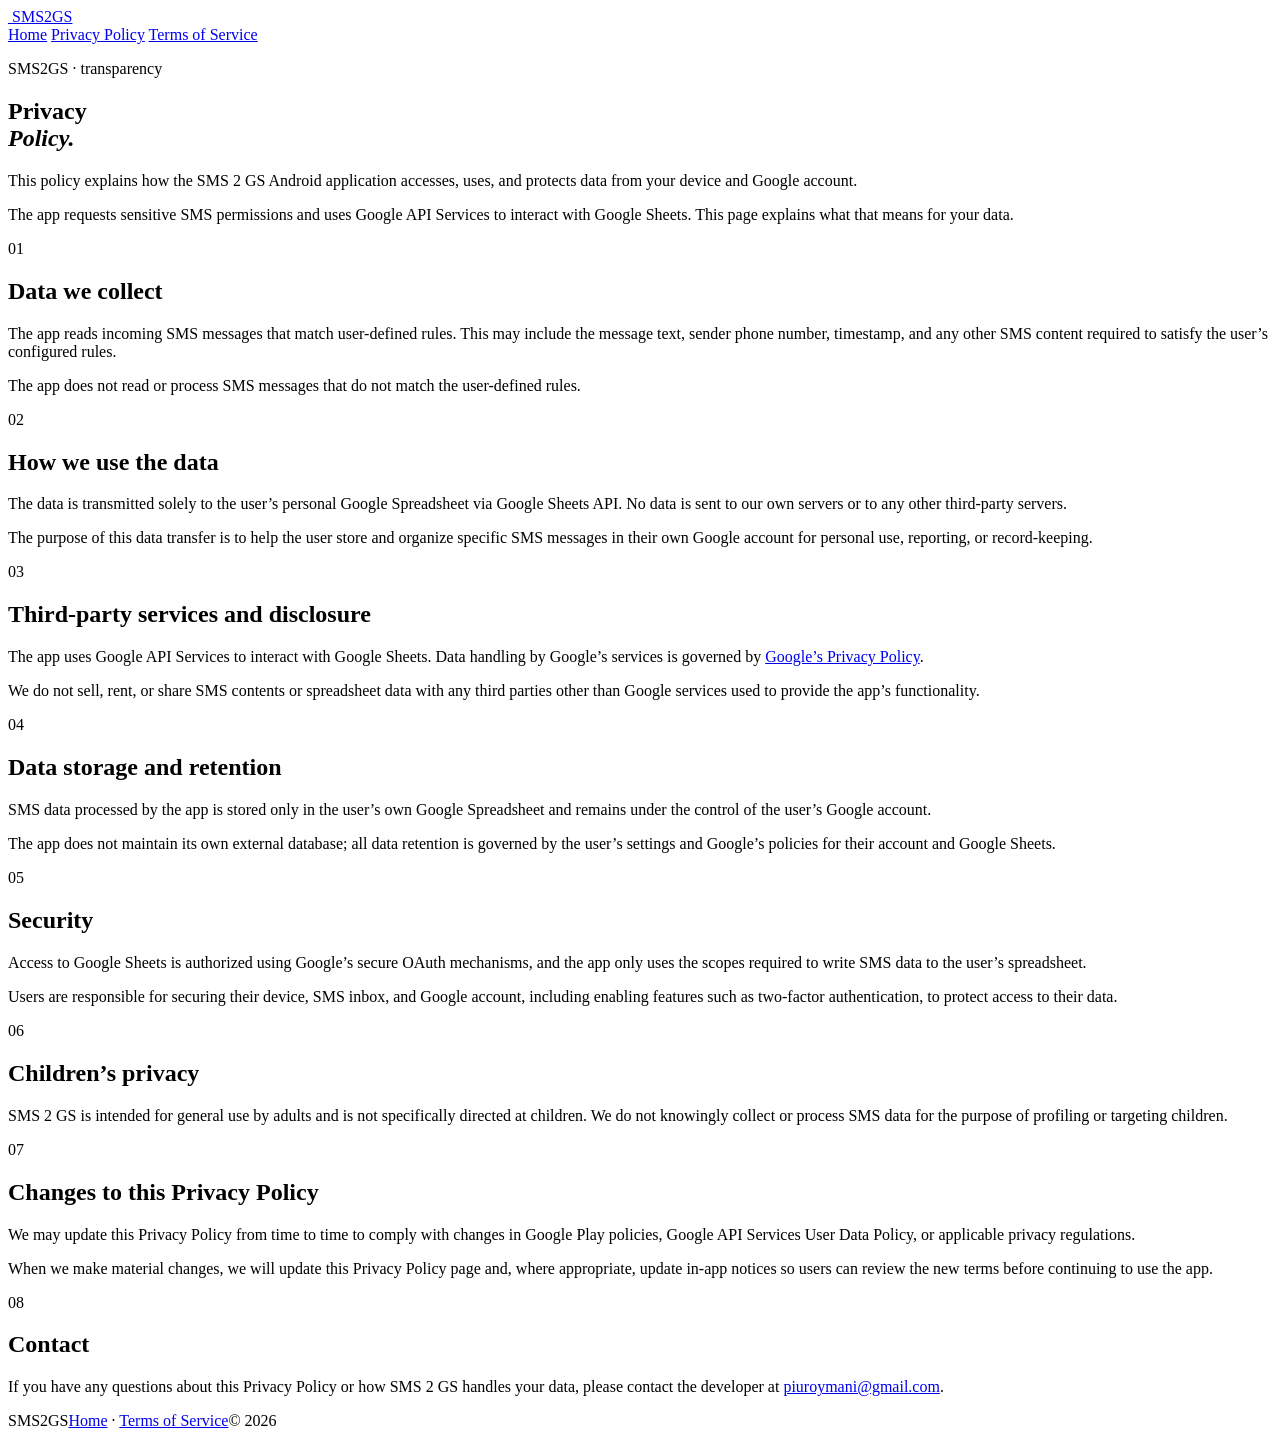
==== privacy-policy.html @ c0566243 "New website for the Android app SMS2GS. The website includes a privacy policy and terms of service p" ====
<!doctype html>
<html lang="en">
  <head>
    <meta charset="UTF-8" />
    <meta name="viewport" content="width=device-width, initial-scale=1.0" />
    <meta name="description" content="SMS2GS Privacy Policy: how the app accesses, uses, and protects SMS and Google Sheets data." />
    <link rel="stylesheet" href="src/style.css" />
    <title>SMS2GS | Privacy Policy</title>
  </head>
  <body>
    <header class="site-header">
      <a class="brand" href="index.html" aria-label="SMS2GS home">
        <img class="brand-logo" src="src/ic_app_logo.svg" alt="" aria-hidden="true" />
        <span>SMS2GS</span>
      </a>
      <nav aria-label="Primary navigation">
        <a class="nav-link" href="index.html">Home</a>
        <a class="nav-link active" href="privacy-policy.html">Privacy Policy</a>
        <a class="nav-link" href="terms-of-service.html">Terms of Service</a>
      </nav>
    </header>

    <main>
      <section class="policy-intro section-shell">
        <p class="eyebrow">SMS2GS · transparency</p>
        <h1>Privacy<br /><em>Policy.</em></h1>
        <p class="intro">This policy explains how the SMS 2 GS Android application accesses, uses, and protects data from your device and Google account.</p>
        <p class="policy-note">The app requests sensitive SMS permissions and uses Google API Services to interact with Google Sheets. This page explains what that means for your data.</p>
      </section>

      <section class="policy-content section-shell">
        <article class="policy-section"><span class="principle-number">01</span><div><h2>Data we collect</h2><p>The app reads incoming SMS messages that match user-defined rules. This may include the message text, sender phone number, timestamp, and any other SMS content required to satisfy the user’s configured rules.</p><p>The app does not read or process SMS messages that do not match the user-defined rules.</p></div></article>
        <article class="policy-section"><span class="principle-number">02</span><div><h2>How we use the data</h2><p>The data is transmitted solely to the user’s personal Google Spreadsheet via Google Sheets API. No data is sent to our own servers or to any other third-party servers.</p><p>The purpose of this data transfer is to help the user store and organize specific SMS messages in their own Google account for personal use, reporting, or record-keeping.</p></div></article>
        <article class="policy-section"><span class="principle-number">03</span><div><h2>Third-party services and disclosure</h2><p>The app uses Google API Services to interact with Google Sheets. Data handling by Google’s services is governed by <a href="https://policies.google.com/privacy" target="_blank" rel="noopener">Google’s Privacy Policy</a>.</p><p>We do not sell, rent, or share SMS contents or spreadsheet data with any third parties other than Google services used to provide the app’s functionality.</p></div></article>
        <article class="policy-section"><span class="principle-number">04</span><div><h2>Data storage and retention</h2><p>SMS data processed by the app is stored only in the user’s own Google Spreadsheet and remains under the control of the user’s Google account.</p><p>The app does not maintain its own external database; all data retention is governed by the user’s settings and Google’s policies for their account and Google Sheets.</p></div></article>
        <article class="policy-section"><span class="principle-number">05</span><div><h2>Security</h2><p>Access to Google Sheets is authorized using Google’s secure OAuth mechanisms, and the app only uses the scopes required to write SMS data to the user’s spreadsheet.</p><p>Users are responsible for securing their device, SMS inbox, and Google account, including enabling features such as two-factor authentication, to protect access to their data.</p></div></article>
        <article class="policy-section"><span class="principle-number">06</span><div><h2>Children’s privacy</h2><p>SMS 2 GS is intended for general use by adults and is not specifically directed at children. We do not knowingly collect or process SMS data for the purpose of profiling or targeting children.</p></div></article>
        <article class="policy-section"><span class="principle-number">07</span><div><h2>Changes to this Privacy Policy</h2><p>We may update this Privacy Policy from time to time to comply with changes in Google Play policies, Google API Services User Data Policy, or applicable privacy regulations.</p><p>When we make material changes, we will update this Privacy Policy page and, where appropriate, update in-app notices so users can review the new terms before continuing to use the app.</p></div></article>
        <article class="policy-section"><span class="principle-number">08</span><div><h2>Contact</h2><p>If you have any questions about this Privacy Policy or how SMS 2 GS handles your data, please contact the developer at <a href="mailto:piuroymani@gmail.com">piuroymani@gmail.com</a>.</p></div></article>
      </section>
    </main>

    <footer class="site-footer section-shell"><span>SMS2GS</span><span><a href="index.html">Home</a> · <a href="terms-of-service.html">Terms of Service</a></span><span>© 2026</span></footer>
  </body>
</html>
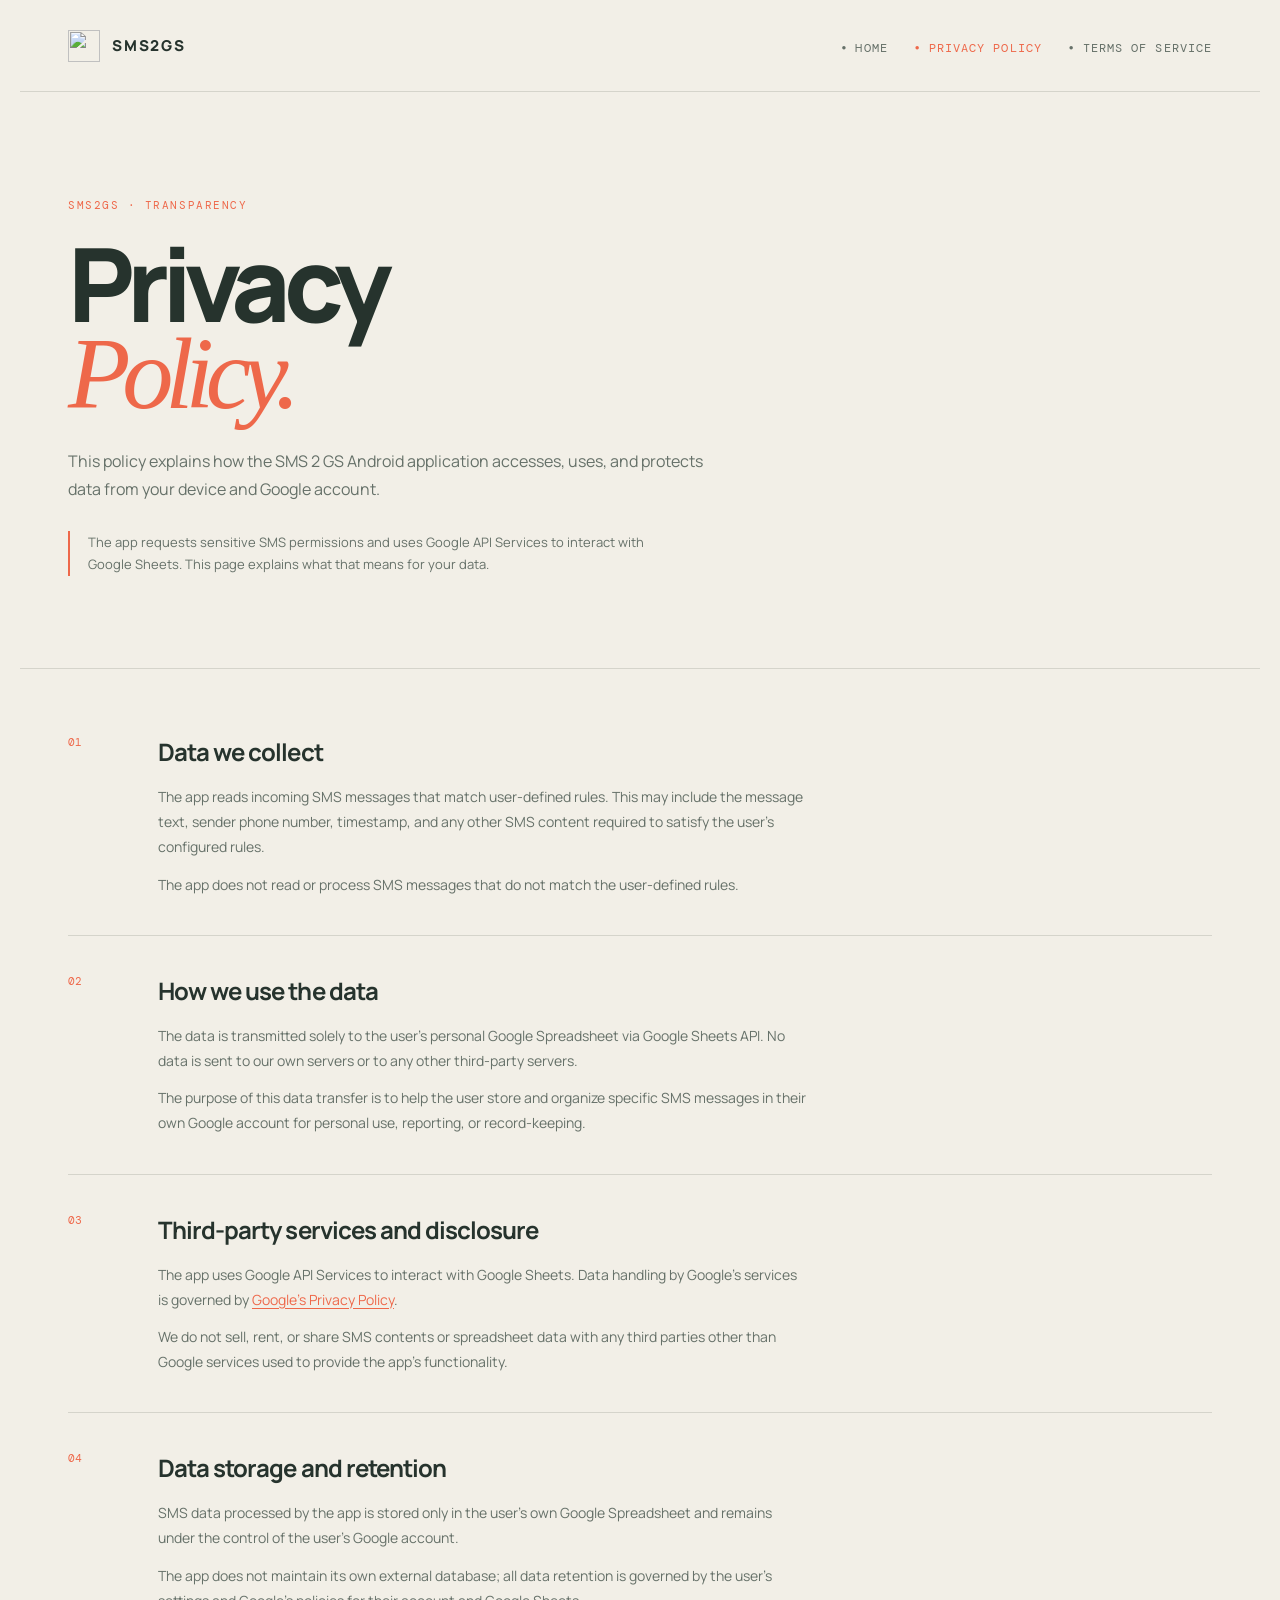
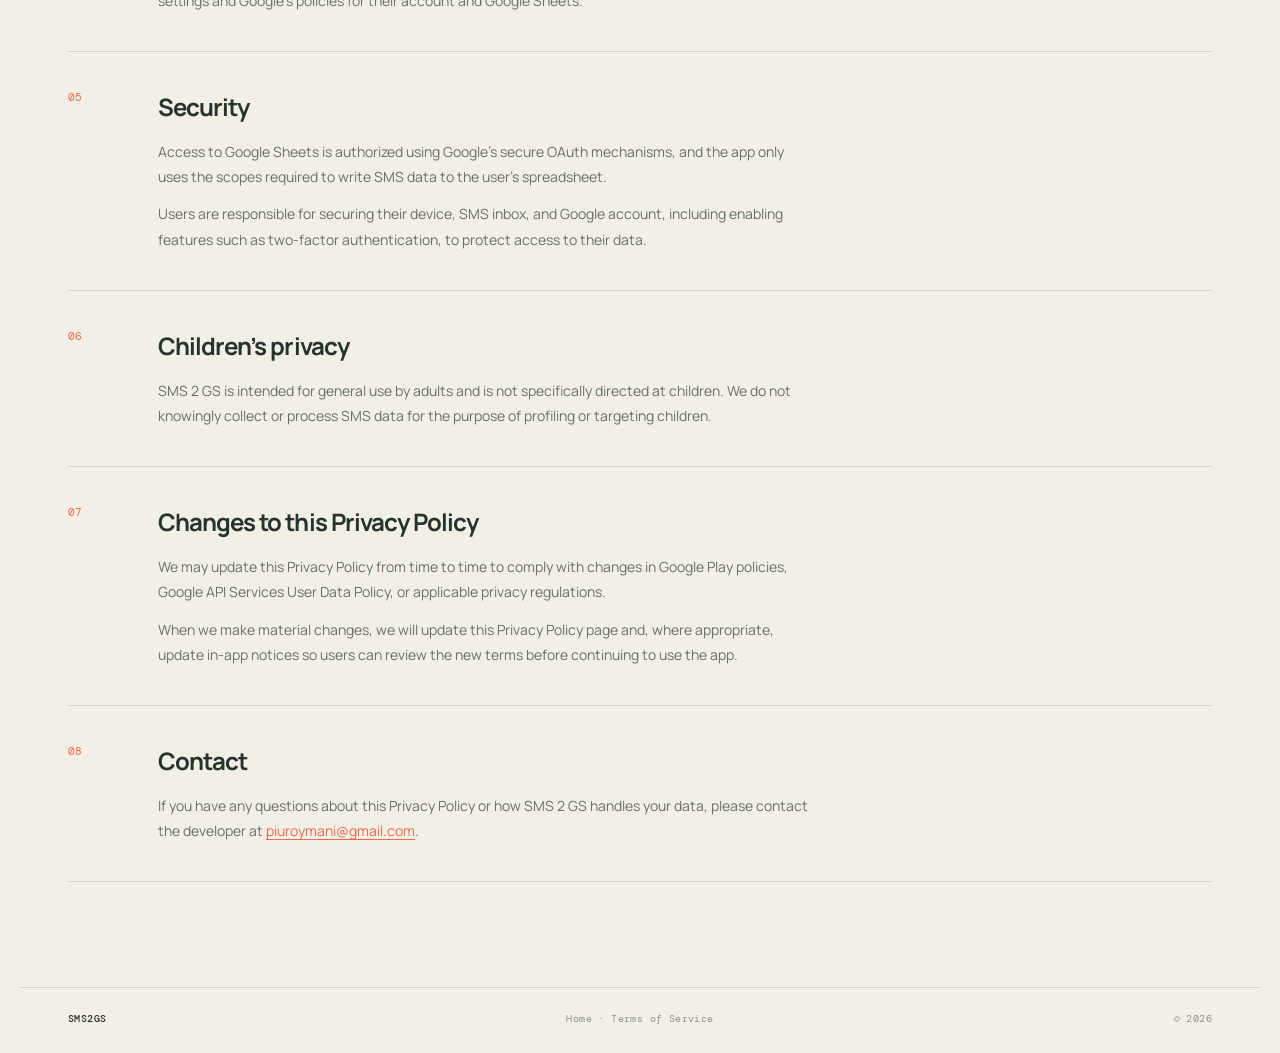
==== commit b4182ebe: "Update privacy-policy.html to fix references" ====
--- a/privacy-policy.html
+++ b/privacy-policy.html
@@ -4,13 +4,13 @@
     <meta charset="UTF-8" />
     <meta name="viewport" content="width=device-width, initial-scale=1.0" />
     <meta name="description" content="SMS2GS Privacy Policy: how the app accesses, uses, and protects SMS and Google Sheets data." />
-    <link rel="stylesheet" href="src/style.css" />
+    <link rel="stylesheet" href="style.css" />
     <title>SMS2GS | Privacy Policy</title>
   </head>
   <body>
     <header class="site-header">
       <a class="brand" href="index.html" aria-label="SMS2GS home">
-        <img class="brand-logo" src="src/ic_app_logo.svg" alt="" aria-hidden="true" />
+        <img class="brand-logo" src="ic_app_logo.svg" alt="" aria-hidden="true" />
         <span>SMS2GS</span>
       </a>
       <nav aria-label="Primary navigation">
--- a/style.css
+++ b/style.css
@@ -0,0 +1,48 @@
+@import url('https://fonts.googleapis.com/css2?family=DM+Mono:wght@400;500&family=Manrope:wght@400;500;600;700;800&display=swap');
+
+:root { font-family: 'Manrope', sans-serif; color: #26332d; background: #f2efe7; font-synthesis: none; --ink: #26332d; --muted: #667169; --paper: #f2efe7; --line: #d5d4cb; --accent: #ee684a; --green: #3f805d; }
+.policy-intro { padding-top: 105px; padding-bottom: 92px; border-bottom: 1px solid var(--line); }
+.policy-intro h1 { margin-bottom: 30px; }
+.policy-intro .intro { max-width: 650px; }
+.policy-note { max-width: 620px; margin: 28px 0 0; padding-left: 18px; border-left: 2px solid var(--accent); color: var(--muted); font-size: 13px; line-height: 1.75; }
+.policy-content { padding-top: 28px; padding-bottom: 105px; }
+.policy-section { display: grid; grid-template-columns: 72px minmax(0, 650px); gap: 18px; padding: 38px 0; border-bottom: 1px solid var(--line); }
+.policy-section h2 { margin: 0 0 16px; font-size: 24px; letter-spacing: -.04em; }
+.policy-section p { margin-bottom: 12px; color: var(--muted); font-size: 14px; line-height: 1.8; }
+.policy-section ul { margin: -2px 0 16px; padding-left: 20px; color: var(--muted); font-size: 14px; line-height: 1.8; }
+.policy-section li { padding-left: 6px; margin-bottom: 8px; }
+.policy-section p:last-child { margin-bottom: 0; }
+.policy-section a { color: var(--accent); text-decoration: underline; text-underline-offset: 3px; }
+* { box-sizing: border-box; }
+html { scroll-behavior: smooth; }
+body { margin: 0; background: var(--paper); }
+a { color: inherit; text-decoration: none; }
+.site-header { max-width: 1240px; height: 92px; margin: 0 auto; padding: 0 48px; display: flex; justify-content: space-between; align-items: center; border-bottom: 1px solid var(--line); }
+.brand { display: flex; gap: 12px; align-items: center; font-size: 15px; font-weight: 800; letter-spacing: .12em; }
+.brand-logo { display: block; width: 32px; height: 32px; flex: 0 0 32px; }
+.nav-link { color: var(--muted); font-family: 'DM Mono', monospace; font-size: 12px; text-transform: uppercase; letter-spacing: .09em; }
+.nav-link + .nav-link { margin-left: 24px; }
+.nav-link.active, .nav-link:hover { color: var(--accent); }
+.nav-link::before { content: '●'; margin-right: 8px; font-size: 8px; vertical-align: 2px; }
+.section-shell { max-width: 1240px; margin: 0 auto; padding-left: 48px; padding-right: 48px; }
+.hero { min-height: 650px; display: grid; grid-template-columns: .85fr 1.15fr; gap: 48px; align-items: center; overflow: hidden; }
+.eyebrow { margin: 0 0 26px; color: var(--accent); font-family: 'DM Mono', monospace; font-size: 11px; letter-spacing: .14em; line-height: 1.5; text-transform: uppercase; }
+h1, h2, h3, p { margin-top: 0; }
+h1 { margin-bottom: 28px; color: var(--ink); font-size: clamp(64px, 8vw, 112px); font-weight: 800; letter-spacing: -.075em; line-height: .84; }
+h1 em, h2 em { color: var(--accent); font-family: Georgia, serif; font-weight: 400; letter-spacing: -.08em; }
+.intro { max-width: 390px; color: var(--muted); font-size: 16px; line-height: 1.75; }
+.scroll-cue { display: inline-flex; gap: 24px; align-items: center; margin-top: 48px; color: var(--ink); font-family: 'DM Mono', monospace; font-size: 11px; text-transform: uppercase; letter-spacing: .08em; }
+.arrow { display: grid; place-items: center; width: 35px; height: 35px; border: 1px solid var(--ink); border-radius: 50%; color: var(--accent); font-size: 17px; transition: transform .2s; }
+.scroll-cue:hover .arrow { transform: translateY(4px); }
+.hero-art { position: relative; min-height: 540px; }
+.hero-art::before { content: ''; position: absolute; width: 370px; height: 370px; top: 90px; left: 50%; transform: translateX(-50%); background: #e1e6d8; border-radius: 50%; }
+.phone { position: absolute; z-index: 2; top: 60px; left: 20%; width: 220px; height: 420px; padding: 9px; border: 7px solid #34443a; border-radius: 32px; background: #34443a; box-shadow: 18px 22px 0 rgba(38,51,45,.1); transform: rotate(-8deg); }
+.phone-screen { height: 100%; padding: 18px 15px; overflow: hidden; border-radius: 21px; background: #faf9f3; }
+.phone-speaker { position: absolute; top: 12px; left: 50%; z-index: 4; width: 54px; height: 5px; border-radius: 5px; background: #18251e; transform: translateX(-50%); }
+.status-row { display: flex; justify-content: space-between; margin-bottom: 46px; font-family: 'DM Mono', monospace; font-size: 8px; }
+.message-meta { display: flex; gap: 8px; align-items: center; font-size: 10px; }.message-meta small { display: block; margin-top: 2px; color: #90978f; font-size: 8px; }.avatar { display: grid; place-items: center; width: 26px; height: 26px; border-radius: 50%; color: #fff; background: var(--green); font-weight: 700; }
+.message-bubble { margin-top: 16px; padding: 14px; border-radius: 6px 16px 16px 16px; background: #e6eee4; color: #56685c; font-size: 11px; line-height: 1.6; }.message-bubble strong { color: var(--ink); font-size: 25px; letter-spacing: -.06em; }.message-bubble small { color: #87978a; font-size: 8px; }.rule-chip { display: inline-block; margin-top: 15px; padding: 6px 8px; border-radius: 4px; color: #427d5b; background: #d5ead6; font-family: 'DM Mono', monospace; font-size: 7px; text-transform: uppercase; }
+.sheet-card { position: absolute; z-index: 3; right: 4%; bottom: 57px; width: 285px; padding: 14px 16px 16px; border: 1px solid #d3d8cb; border-radius: 8px; background: #fffdf7; box-shadow: 10px 15px 0 rgba(38,51,45,.08); transform: rotate(5deg); }.sheet-top { display: flex; gap: 8px; align-items: center; padding-bottom: 13px; border-bottom: 1px solid #e0e5da; color: #506359; font-size: 10px; font-weight: 700; }.sheet-icon { color: #5d9b67; font-size: 17px; }.live-dot { width: 6px; height: 6px; margin-left: auto; border-radius: 50%; background: #72b66e; }.sheet-grid { display: grid; grid-template-columns: 1.1fr .9fr 1fr; gap: 10px 5px; padding-top: 13px; font-family: 'DM Mono', monospace; font-size: 7px; }.sheet-grid span { color: #9ca79d; }.sheet-grid b { color: #5c685f; font-weight: 400; }.sheet-grid b:nth-child(6), .sheet-grid b:nth-child(9) { color: #5b9862; }
+.connector { position: absolute; z-index: 1; top: 234px; left: 43%; display: flex; gap: 8px; transform: rotate(13deg); }.connector span { width: 6px; height: 6px; border-radius: 50%; background: var(--accent); }.art-label { position: absolute; z-index: 4; color: var(--muted); font-family: 'DM Mono', monospace; font-size: 9px; line-height: 1.5; letter-spacing: .12em; }.art-label strong { color: var(--accent); font-weight: 500; }.label-top { top: 55px; right: 18%; }.label-bottom { bottom: 28px; left: 17%; }
+.principles { display: grid; grid-template-columns: .75fr 1.25fr; gap: 80px; padding-top: 110px; padding-bottom: 120px; border-top: 1px solid var(--line); }.section-heading h2 { margin: 0; font-size: clamp(42px, 5vw, 66px); line-height: .94; letter-spacing: -.07em; }.principle-list { border-top: 1px solid var(--line); }.principle { display: grid; grid-template-columns: 72px 1fr; gap: 18px; padding: 25px 0; border-bottom: 1px solid var(--line); }.principle-number { color: var(--accent); font-family: 'DM Mono', monospace; font-size: 11px; }.principle h3 { margin-bottom: 8px; font-size: 17px; }.principle p { max-width: 530px; margin: 0; color: var(--muted); font-size: 14px; line-height: 1.7; }.site-footer { display: flex; justify-content: space-between; padding-top: 24px; padding-bottom: 28px; border-top: 1px solid var(--line); color: #8b938b; font-family: 'DM Mono', monospace; font-size: 10px; letter-spacing: .04em; }.site-footer span:first-child { color: var(--ink); font-weight: 500; }
+@media (max-width: 760px) { .site-header { height: 74px; padding: 0 22px; }.section-shell { padding-left: 22px; padding-right: 22px; }.hero { display: block; padding-top: 78px; }.intro { font-size: 15px; }.scroll-cue { margin-top: 32px; }.hero-art { min-height: 480px; margin-top: 38px; }.hero-art::before { width: 285px; height: 285px; top: 80px; }.phone { left: 4%; width: 180px; height: 345px; }.sheet-card { right: -8%; bottom: 34px; width: 250px; }.label-top { top: 33px; right: 0; }.label-bottom { bottom: 12px; left: 3%; }.connector { top: 205px; left: 43%; }.principles { display: block; padding-top: 72px; padding-bottom: 80px; }.section-heading { margin-bottom: 50px; }.site-footer { display: grid; gap: 10px; }.site-footer span:last-child { display: none; } }
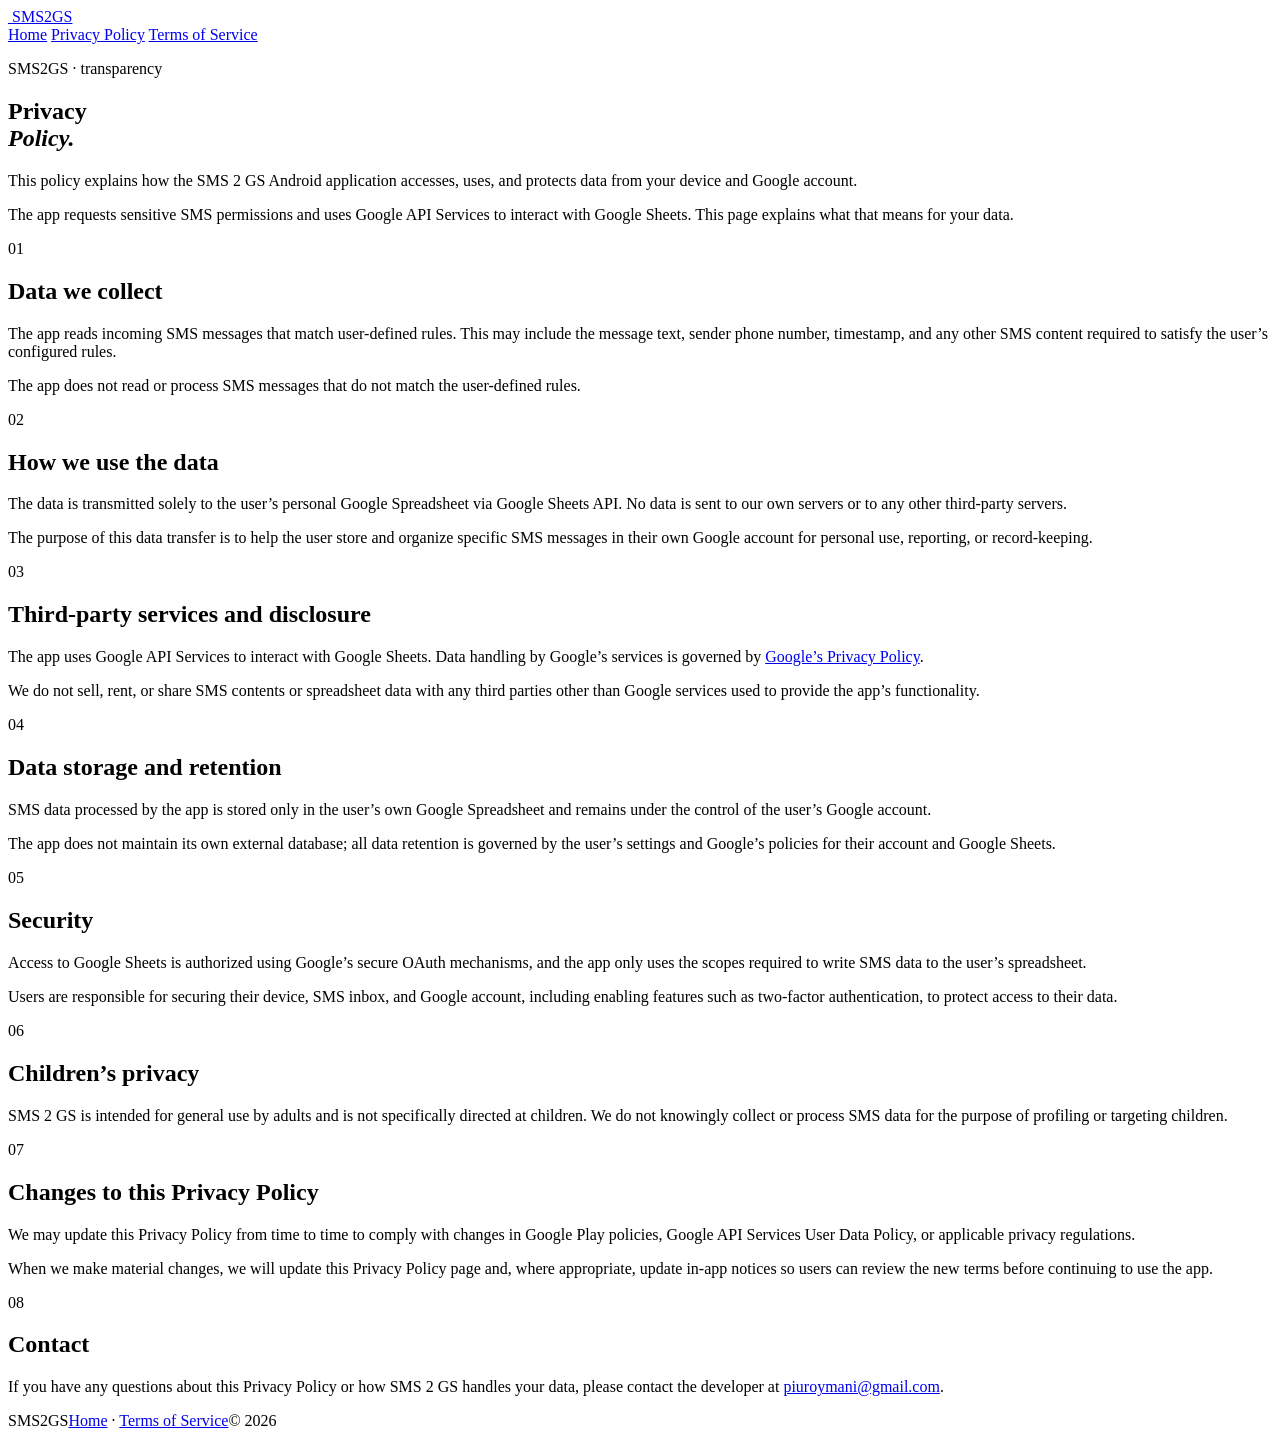
==== commit 9415d4f7: "updated logo" ====
--- a/privacy-policy.html
+++ b/privacy-policy.html
@@ -4,13 +4,13 @@
     <meta charset="UTF-8" />
     <meta name="viewport" content="width=device-width, initial-scale=1.0" />
     <meta name="description" content="SMS2GS Privacy Policy: how the app accesses, uses, and protects SMS and Google Sheets data." />
-    <link rel="stylesheet" href="style.css" />
+    <link rel="stylesheet" href="src/style.css" />
     <title>SMS2GS | Privacy Policy</title>
   </head>
   <body>
     <header class="site-header">
       <a class="brand" href="index.html" aria-label="SMS2GS home">
-        <img class="brand-logo" src="ic_app_logo.svg" alt="" aria-hidden="true" />
+        <img class="brand-logo" src="src/ic_app_logo.svg" alt="" aria-hidden="true" />
         <span>SMS2GS</span>
       </a>
       <nav aria-label="Primary navigation">
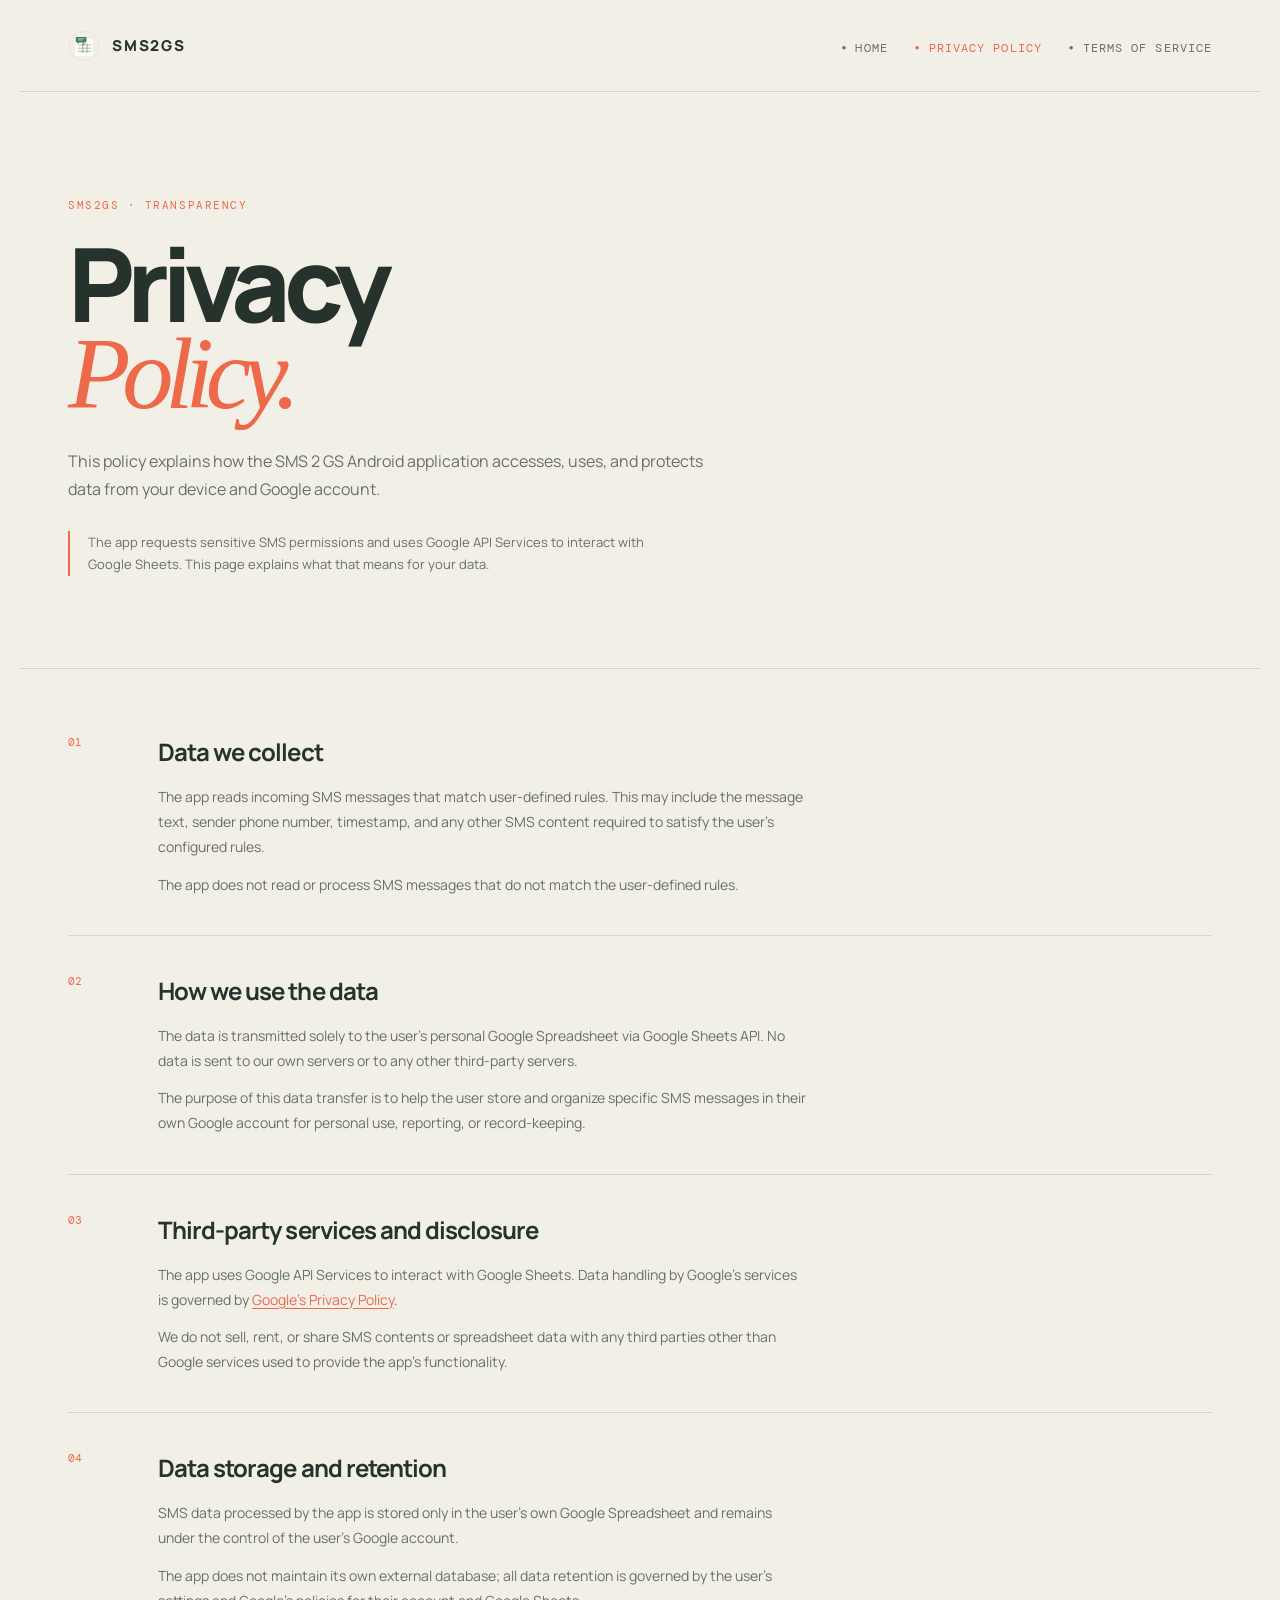
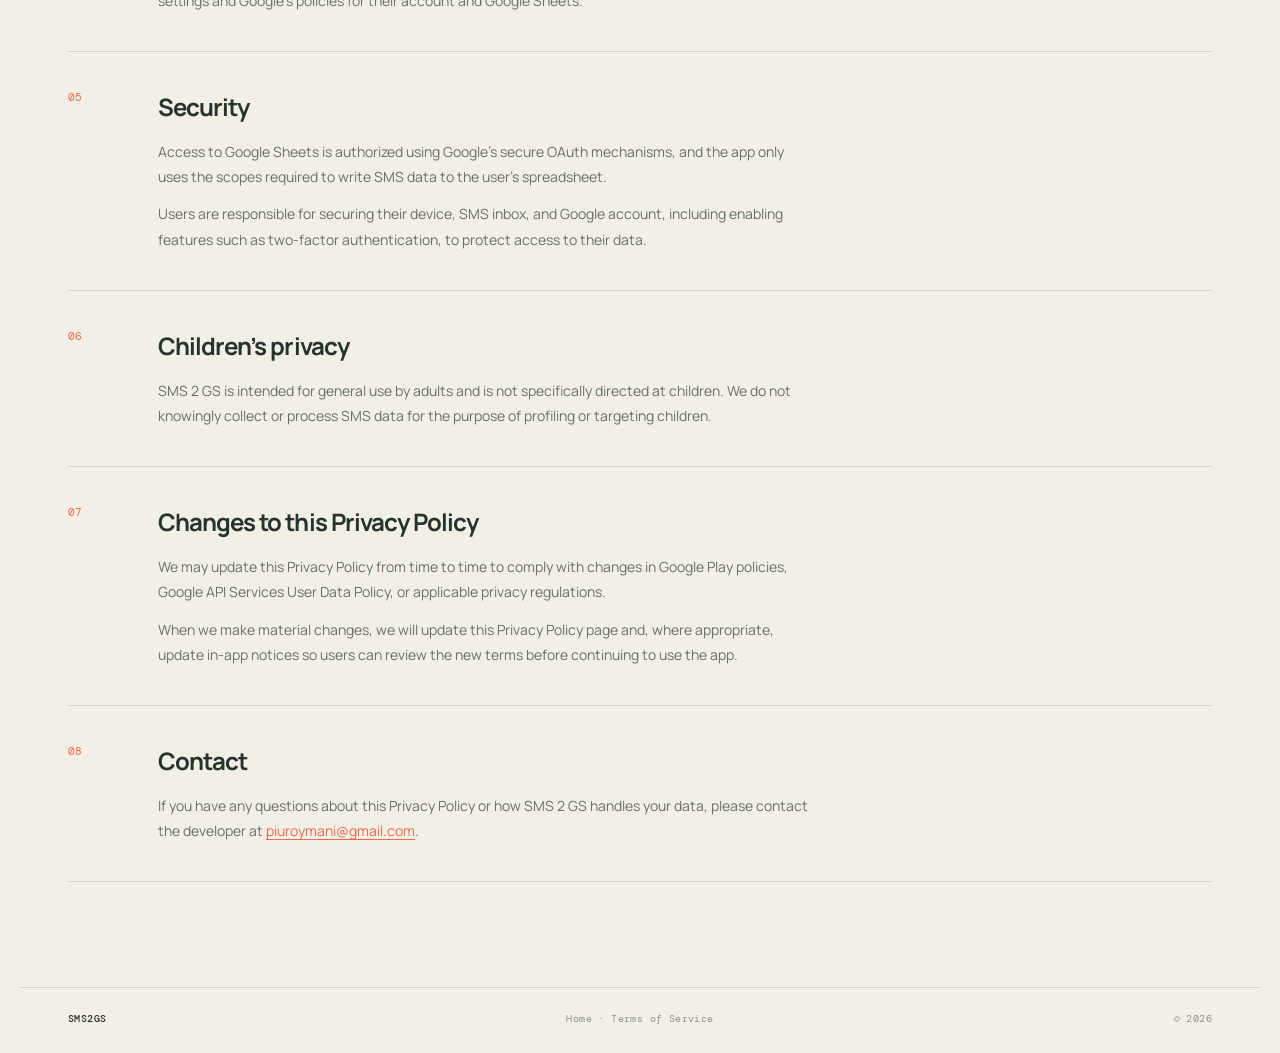
==== commit e41f4ced: "updated files to fix location references." ====
--- a/privacy-policy.html
+++ b/privacy-policy.html
@@ -4,13 +4,13 @@
     <meta charset="UTF-8" />
     <meta name="viewport" content="width=device-width, initial-scale=1.0" />
     <meta name="description" content="SMS2GS Privacy Policy: how the app accesses, uses, and protects SMS and Google Sheets data." />
-    <link rel="stylesheet" href="src/style.css" />
+    <link rel="stylesheet" href="style.css" />
     <title>SMS2GS | Privacy Policy</title>
   </head>
   <body>
     <header class="site-header">
       <a class="brand" href="index.html" aria-label="SMS2GS home">
-        <img class="brand-logo" src="src/ic_app_logo.svg" alt="" aria-hidden="true" />
+        <img class="brand-logo" src="ic_app_logo.svg" alt="" aria-hidden="true" />
         <span>SMS2GS</span>
       </a>
       <nav aria-label="Primary navigation">
--- a/style.css
+++ b/style.css
@@ -0,0 +1,48 @@
+@import url('https://fonts.googleapis.com/css2?family=DM+Mono:wght@400;500&family=Manrope:wght@400;500;600;700;800&display=swap');
+
+:root { font-family: 'Manrope', sans-serif; color: #26332d; background: #f2efe7; font-synthesis: none; --ink: #26332d; --muted: #667169; --paper: #f2efe7; --line: #d5d4cb; --accent: #ee684a; --green: #3f805d; }
+.policy-intro { padding-top: 105px; padding-bottom: 92px; border-bottom: 1px solid var(--line); }
+.policy-intro h1 { margin-bottom: 30px; }
+.policy-intro .intro { max-width: 650px; }
+.policy-note { max-width: 620px; margin: 28px 0 0; padding-left: 18px; border-left: 2px solid var(--accent); color: var(--muted); font-size: 13px; line-height: 1.75; }
+.policy-content { padding-top: 28px; padding-bottom: 105px; }
+.policy-section { display: grid; grid-template-columns: 72px minmax(0, 650px); gap: 18px; padding: 38px 0; border-bottom: 1px solid var(--line); }
+.policy-section h2 { margin: 0 0 16px; font-size: 24px; letter-spacing: -.04em; }
+.policy-section p { margin-bottom: 12px; color: var(--muted); font-size: 14px; line-height: 1.8; }
+.policy-section ul { margin: -2px 0 16px; padding-left: 20px; color: var(--muted); font-size: 14px; line-height: 1.8; }
+.policy-section li { padding-left: 6px; margin-bottom: 8px; }
+.policy-section p:last-child { margin-bottom: 0; }
+.policy-section a { color: var(--accent); text-decoration: underline; text-underline-offset: 3px; }
+* { box-sizing: border-box; }
+html { scroll-behavior: smooth; }
+body { margin: 0; background: var(--paper); }
+a { color: inherit; text-decoration: none; }
+.site-header { max-width: 1240px; height: 92px; margin: 0 auto; padding: 0 48px; display: flex; justify-content: space-between; align-items: center; border-bottom: 1px solid var(--line); }
+.brand { display: flex; gap: 12px; align-items: center; font-size: 15px; font-weight: 800; letter-spacing: .12em; }
+.brand-logo { display: block; width: 32px; height: 32px; flex: 0 0 32px; }
+.nav-link { color: var(--muted); font-family: 'DM Mono', monospace; font-size: 12px; text-transform: uppercase; letter-spacing: .09em; }
+.nav-link + .nav-link { margin-left: 24px; }
+.nav-link.active, .nav-link:hover { color: var(--accent); }
+.nav-link::before { content: '●'; margin-right: 8px; font-size: 8px; vertical-align: 2px; }
+.section-shell { max-width: 1240px; margin: 0 auto; padding-left: 48px; padding-right: 48px; }
+.hero { min-height: 650px; display: grid; grid-template-columns: .85fr 1.15fr; gap: 48px; align-items: center; overflow: hidden; }
+.eyebrow { margin: 0 0 26px; color: var(--accent); font-family: 'DM Mono', monospace; font-size: 11px; letter-spacing: .14em; line-height: 1.5; text-transform: uppercase; }
+h1, h2, h3, p { margin-top: 0; }
+h1 { margin-bottom: 28px; color: var(--ink); font-size: clamp(64px, 8vw, 112px); font-weight: 800; letter-spacing: -.075em; line-height: .84; }
+h1 em, h2 em { color: var(--accent); font-family: Georgia, serif; font-weight: 400; letter-spacing: -.08em; }
+.intro { max-width: 390px; color: var(--muted); font-size: 16px; line-height: 1.75; }
+.scroll-cue { display: inline-flex; gap: 24px; align-items: center; margin-top: 48px; color: var(--ink); font-family: 'DM Mono', monospace; font-size: 11px; text-transform: uppercase; letter-spacing: .08em; }
+.arrow { display: grid; place-items: center; width: 35px; height: 35px; border: 1px solid var(--ink); border-radius: 50%; color: var(--accent); font-size: 17px; transition: transform .2s; }
+.scroll-cue:hover .arrow { transform: translateY(4px); }
+.hero-art { position: relative; min-height: 540px; }
+.hero-art::before { content: ''; position: absolute; width: 370px; height: 370px; top: 90px; left: 50%; transform: translateX(-50%); background: #e1e6d8; border-radius: 50%; }
+.phone { position: absolute; z-index: 2; top: 60px; left: 20%; width: 220px; height: 420px; padding: 9px; border: 7px solid #34443a; border-radius: 32px; background: #34443a; box-shadow: 18px 22px 0 rgba(38,51,45,.1); transform: rotate(-8deg); }
+.phone-screen { height: 100%; padding: 18px 15px; overflow: hidden; border-radius: 21px; background: #faf9f3; }
+.phone-speaker { position: absolute; top: 12px; left: 50%; z-index: 4; width: 54px; height: 5px; border-radius: 5px; background: #18251e; transform: translateX(-50%); }
+.status-row { display: flex; justify-content: space-between; margin-bottom: 46px; font-family: 'DM Mono', monospace; font-size: 8px; }
+.message-meta { display: flex; gap: 8px; align-items: center; font-size: 10px; }.message-meta small { display: block; margin-top: 2px; color: #90978f; font-size: 8px; }.avatar { display: grid; place-items: center; width: 26px; height: 26px; border-radius: 50%; color: #fff; background: var(--green); font-weight: 700; }
+.message-bubble { margin-top: 16px; padding: 14px; border-radius: 6px 16px 16px 16px; background: #e6eee4; color: #56685c; font-size: 11px; line-height: 1.6; }.message-bubble strong { color: var(--ink); font-size: 25px; letter-spacing: -.06em; }.message-bubble small { color: #87978a; font-size: 8px; }.rule-chip { display: inline-block; margin-top: 15px; padding: 6px 8px; border-radius: 4px; color: #427d5b; background: #d5ead6; font-family: 'DM Mono', monospace; font-size: 7px; text-transform: uppercase; }
+.sheet-card { position: absolute; z-index: 3; right: 4%; bottom: 57px; width: 285px; padding: 14px 16px 16px; border: 1px solid #d3d8cb; border-radius: 8px; background: #fffdf7; box-shadow: 10px 15px 0 rgba(38,51,45,.08); transform: rotate(5deg); }.sheet-top { display: flex; gap: 8px; align-items: center; padding-bottom: 13px; border-bottom: 1px solid #e0e5da; color: #506359; font-size: 10px; font-weight: 700; }.sheet-icon { color: #5d9b67; font-size: 17px; }.live-dot { width: 6px; height: 6px; margin-left: auto; border-radius: 50%; background: #72b66e; }.sheet-grid { display: grid; grid-template-columns: 1.1fr .9fr 1fr; gap: 10px 5px; padding-top: 13px; font-family: 'DM Mono', monospace; font-size: 7px; }.sheet-grid span { color: #9ca79d; }.sheet-grid b { color: #5c685f; font-weight: 400; }.sheet-grid b:nth-child(6), .sheet-grid b:nth-child(9) { color: #5b9862; }
+.connector { position: absolute; z-index: 1; top: 234px; left: 43%; display: flex; gap: 8px; transform: rotate(13deg); }.connector span { width: 6px; height: 6px; border-radius: 50%; background: var(--accent); }.art-label { position: absolute; z-index: 4; color: var(--muted); font-family: 'DM Mono', monospace; font-size: 9px; line-height: 1.5; letter-spacing: .12em; }.art-label strong { color: var(--accent); font-weight: 500; }.label-top { top: 55px; right: 18%; }.label-bottom { bottom: 28px; left: 17%; }
+.principles { display: grid; grid-template-columns: .75fr 1.25fr; gap: 80px; padding-top: 110px; padding-bottom: 120px; border-top: 1px solid var(--line); }.section-heading h2 { margin: 0; font-size: clamp(42px, 5vw, 66px); line-height: .94; letter-spacing: -.07em; }.principle-list { border-top: 1px solid var(--line); }.principle { display: grid; grid-template-columns: 72px 1fr; gap: 18px; padding: 25px 0; border-bottom: 1px solid var(--line); }.principle-number { color: var(--accent); font-family: 'DM Mono', monospace; font-size: 11px; }.principle h3 { margin-bottom: 8px; font-size: 17px; }.principle p { max-width: 530px; margin: 0; color: var(--muted); font-size: 14px; line-height: 1.7; }.site-footer { display: flex; justify-content: space-between; padding-top: 24px; padding-bottom: 28px; border-top: 1px solid var(--line); color: #8b938b; font-family: 'DM Mono', monospace; font-size: 10px; letter-spacing: .04em; }.site-footer span:first-child { color: var(--ink); font-weight: 500; }
+@media (max-width: 760px) { .site-header { height: 74px; padding: 0 22px; }.section-shell { padding-left: 22px; padding-right: 22px; }.hero { display: block; padding-top: 78px; }.intro { font-size: 15px; }.scroll-cue { margin-top: 32px; }.hero-art { min-height: 480px; margin-top: 38px; }.hero-art::before { width: 285px; height: 285px; top: 80px; }.phone { left: 4%; width: 180px; height: 345px; }.sheet-card { right: -8%; bottom: 34px; width: 250px; }.label-top { top: 33px; right: 0; }.label-bottom { bottom: 12px; left: 3%; }.connector { top: 205px; left: 43%; }.principles { display: block; padding-top: 72px; padding-bottom: 80px; }.section-heading { margin-bottom: 50px; }.site-footer { display: grid; gap: 10px; }.site-footer span:last-child { display: none; } }
